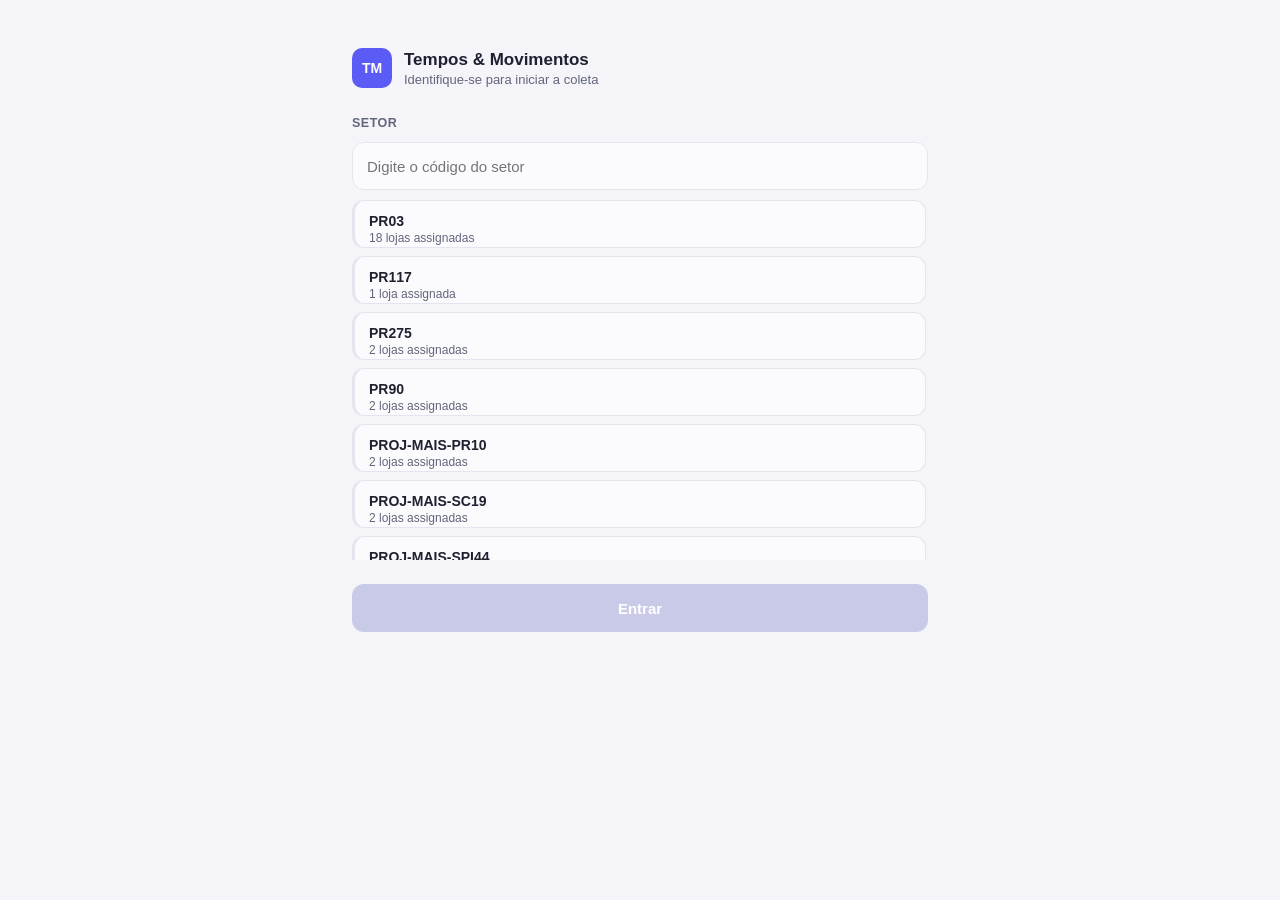
==== index.html @ 4776b2b9 "Pesquisa de Tempos e Movimentos: formulário mobile-first com login por setor/loja - Login: seleciona" ====
<!DOCTYPE html>
<html lang="pt-BR">
<head>
  <meta charset="UTF-8" />
  <meta name="viewport" content="width=device-width, initial-scale=1, viewport-fit=cover, maximum-scale=1" />
  <meta name="theme-color" content="#5b5bf6" />
  <title>Pesquisa de Tempos e Movimentos</title>
  <meta name="description" content="Coleta de campo para o estudo de tempos e movimentos em loja." />
  <link rel="stylesheet" href="assets/css/styles.css" />
</head>
<body>
  <div id="app">
    <header class="topbar">
      <div class="topbar__row">
        <div class="topbar__brand">
          <span class="mark" aria-hidden="true">TM</span>
          <span class="title">Tempos &amp; Movimentos</span>
        </div>
        <span class="topbar__step" id="step-badge">Etapa 1 de 1</span>
      </div>
      <div class="progress-track">
        <div class="progress-fill" id="progress-fill" style="width:0%"></div>
      </div>
      <div class="stepper-label" id="stepper-label"></div>
      <div class="topbar__store" id="topbar-store" style="display:none"></div>
    </header>

    <main id="main"></main>

    <nav class="bottombar">
      <button id="btn-back" class="btn btn-secondary">← Voltar</button>
      <button id="btn-next" class="btn btn-primary">Próximo</button>
    </nav>
  </div>

  <script src="assets/js/schema.js"></script>
  <script src="assets/js/catalogo.js"></script>
  <script src="assets/js/app.js"></script>
</body>
</html>
---- assets/css/styles.css ----
:root {
  --accent: #5b5bf6;
  --accent-dark: #4340d6;
  --accent-soft: #eeeeff;
  --ink: #1f2130;
  --ink-soft: #62667a;
  --line: #e4e5ef;
  --bg: #f4f4f9;
  --surface: #ffffff;
  --success: #17a673;
  --success-soft: #e8f8f1;
  --warn: #e08a1f;
  --danger: #e5484d;
  --radius-lg: 18px;
  --radius-md: 12px;
  --radius-sm: 8px;
  --shadow-card: 0 1px 2px rgba(20, 20, 43, 0.04), 0 8px 24px rgba(20, 20, 43, 0.06);
  --tap: 48px;
  font-size: 16px;
}

* { box-sizing: border-box; }

html, body {
  margin: 0;
  padding: 0;
  background: var(--bg);
  color: var(--ink);
  font-family: 'Inter', -apple-system, BlinkMacSystemFont, 'Segoe UI', Roboto, Helvetica, Arial, sans-serif;
  -webkit-tap-highlight-color: transparent;
}

#app {
  min-height: 100vh;
  min-height: 100dvh;
  display: flex;
  flex-direction: column;
  max-width: 640px;
  margin: 0 auto;
  background: var(--bg);
}

/* ---------- Top bar ---------- */
.topbar {
  position: sticky;
  top: 0;
  z-index: 20;
  background: var(--surface);
  border-bottom: 1px solid var(--line);
  padding: 12px 16px 10px;
}

.topbar__row {
  display: flex;
  align-items: center;
  justify-content: space-between;
  gap: 12px;
  margin-bottom: 10px;
}

.topbar__brand {
  display: flex;
  align-items: center;
  gap: 8px;
  font-weight: 700;
  font-size: 15px;
  color: var(--ink);
  min-width: 0;
}
.topbar__brand .mark {
  flex: none;
  width: 26px;
  height: 26px;
  border-radius: 7px;
  background: var(--accent);
  color: #fff;
  font-size: 11px;
  font-weight: 800;
  letter-spacing: .02em;
  display: flex;
  align-items: center;
  justify-content: center;
}
.topbar__brand span.title { white-space: nowrap; overflow: hidden; text-overflow: ellipsis; }

.topbar__step {
  font-size: 12px;
  font-weight: 600;
  color: var(--ink-soft);
  background: var(--accent-soft);
  padding: 4px 10px;
  border-radius: 999px;
  white-space: nowrap;
}

.progress-track {
  height: 6px;
  border-radius: 999px;
  background: var(--line);
  overflow: hidden;
}
.progress-fill {
  height: 100%;
  background: linear-gradient(90deg, var(--accent), #8a7bf7);
  border-radius: 999px;
  transition: width .35s ease;
}

.stepper-label {
  margin-top: 8px;
  font-size: 12px;
  font-weight: 700;
  letter-spacing: .04em;
  text-transform: uppercase;
  color: var(--ink-soft);
}

.topbar__store {
  margin-top: 8px;
  align-items: center;
  justify-content: space-between;
  gap: 8px;
  font-size: 12.5px;
  color: var(--ink-soft);
}
.topbar__store-name { overflow: hidden; text-overflow: ellipsis; white-space: nowrap; }
.topbar__store-change {
  flex: none;
  background: none;
  border: none;
  color: var(--accent);
  font-weight: 700;
  font-size: 12.5px;
  cursor: pointer;
  padding: 0;
}

/* ---------- Login (Setor / Loja) ---------- */
.login {
  padding: 28px 16px 40px;
  max-width: 640px;
  margin: 0 auto;
}
.login__brand {
  display: flex;
  align-items: center;
  gap: 12px;
  margin-bottom: 28px;
}
.login__brand .mark {
  flex: none;
  width: 40px;
  height: 40px;
  border-radius: 10px;
  background: var(--accent);
  color: #fff;
  display: flex;
  align-items: center;
  justify-content: center;
  font-weight: 800;
  font-size: 14px;
}
.login__brand-title { font-weight: 700; font-size: 17px; color: var(--ink); }
.login__brand-sub { font-size: 13px; color: var(--ink-soft); margin-top: 2px; }

.login__section { margin-bottom: 24px; }
.login__section h2 {
  font-size: 12.5px;
  font-weight: 700;
  margin: 0 0 12px;
  color: var(--ink-soft);
  text-transform: uppercase;
  letter-spacing: .04em;
}
.login__section-head { display: flex; align-items: center; justify-content: space-between; margin-bottom: 12px; }
.login__section-head h2 { margin: 0; }

.pick-list {
  display: flex;
  flex-direction: column;
  gap: 8px;
  max-height: 360px;
  overflow-y: auto;
  padding-right: 2px;
}
.pick-item {
  text-align: left;
  display: flex;
  flex-direction: column;
  gap: 2px;
  min-height: var(--tap);
  padding: 12px 14px;
  border-radius: var(--radius-md);
  border: 1.5px solid var(--line);
  border-left-width: 3px;
  background: #fbfbfe;
  cursor: pointer;
}
.pick-item__title { font-size: 14px; font-weight: 600; color: var(--ink); }
.pick-item__meta { font-size: 12px; color: var(--ink-soft); }
.pick-item.active {
  border-color: var(--accent);
  background: var(--accent-soft);
}
.pick-item.active .pick-item__title { color: var(--accent-dark); }

.link-back {
  background: none;
  border: none;
  color: var(--accent);
  font-size: 13px;
  font-weight: 700;
  cursor: pointer;
  padding: 0;
}

.login-search { margin-bottom: 10px; }

.login__confirm { width: 100%; margin-top: 6px; }

/* ---------- Main content ---------- */
main {
  flex: 1;
  padding: 20px 16px 110px;
}

.section-head {
  margin-bottom: 16px;
}
.section-head h1 {
  font-size: 21px;
  margin: 0 0 4px;
  display: flex;
  align-items: center;
  gap: 8px;
}
.section-head p {
  margin: 0;
  color: var(--ink-soft);
  font-size: 14px;
  line-height: 1.4;
}

.card {
  background: var(--surface);
  border-radius: var(--radius-lg);
  box-shadow: var(--shadow-card);
  padding: 18px;
  margin-bottom: 14px;
}

.card + .card { margin-top: 0; }

.field { margin-bottom: 16px; }
.field:last-child { margin-bottom: 0; }

.field label.field-label {
  display: block;
  font-size: 13px;
  font-weight: 600;
  color: var(--ink);
  margin-bottom: 6px;
}
.field label.field-label .req { color: var(--danger); margin-left: 2px; }
.field .hint {
  font-size: 12px;
  color: var(--ink-soft);
  margin-top: 4px;
}

input[type="text"], input[type="number"], input[type="date"], input[type="time"], textarea, select {
  width: 100%;
  min-height: var(--tap);
  padding: 12px 14px;
  border-radius: var(--radius-md);
  border: 1.5px solid var(--line);
  background: #fbfbfe;
  font-size: 15px;
  font-family: inherit;
  color: var(--ink);
  transition: border-color .15s ease, background .15s ease;
}
textarea { min-height: 84px; resize: vertical; }

input:focus, textarea:focus, select:focus {
  outline: none;
  border-color: var(--accent);
  background: #fff;
}

input.invalid { border-color: var(--danger); background: #fff5f5; }

.field-row { display: flex; gap: 10px; }
.field-row .field { flex: 1; min-width: 0; }

.field-with-unit { position: relative; }
.field-with-unit input { padding-right: 46px; }
.field-with-unit .unit {
  position: absolute;
  right: 14px;
  top: 50%;
  transform: translateY(-50%);
  font-size: 13px;
  color: var(--ink-soft);
  pointer-events: none;
}

/* segmented control (replaces radio "( ) opt" groups) */
.segmented {
  display: flex;
  flex-wrap: wrap;
  gap: 8px;
}
.segmented button {
  flex: 1 1 auto;
  min-width: 64px;
  min-height: var(--tap);
  padding: 10px 12px;
  border-radius: var(--radius-md);
  border: 1.5px solid var(--line);
  background: #fbfbfe;
  color: var(--ink);
  font-size: 14px;
  font-weight: 600;
  cursor: pointer;
  transition: all .15s ease;
}
.segmented button:active { transform: scale(.97); }
.segmented button.active {
  background: var(--accent);
  border-color: var(--accent);
  color: #fff;
}

/* ---------- Activity card (timed task) ---------- */
.activity {
  background: var(--surface);
  border-radius: var(--radius-lg);
  box-shadow: var(--shadow-card);
  padding: 16px 16px 14px;
  margin-bottom: 12px;
  border-left: 3px solid var(--line);
  transition: border-color .2s ease;
}
.activity.in-progress { border-left-color: var(--warn); }
.activity.done { border-left-color: var(--success); }

.activity__head {
  display: flex;
  align-items: flex-start;
  gap: 10px;
  margin-bottom: 12px;
}
.activity__badge {
  flex: none;
  width: 24px;
  height: 24px;
  border-radius: 50%;
  background: var(--accent-soft);
  color: var(--accent-dark);
  font-size: 12px;
  font-weight: 700;
  display: flex;
  align-items: center;
  justify-content: center;
  margin-top: 1px;
}
.activity__name {
  font-size: 14.5px;
  font-weight: 600;
  line-height: 1.35;
  color: var(--ink);
}

.timepair-outer {}

.timepair {
  display: flex;
  gap: 10px;
}
.timebtn {
  flex: 1;
  min-width: 0;
}
.timebtn .tb-label {
  font-size: 11px;
  font-weight: 700;
  letter-spacing: .04em;
  text-transform: uppercase;
  color: var(--ink-soft);
  margin-bottom: 6px;
  display: block;
}
.timebtn input[type="time"] {
  padding: 10px 8px;
  font-size: 14px;
  font-variant-numeric: tabular-nums;
}

/* Botão único, discreto e afastado dos campos de horário — evita marcar
   um horário sem querer ao tocar perto do input. */
.time-now-btn {
  display: block;
  width: 100%;
  margin-top: 12px;
  min-height: 40px;
  padding: 0 14px;
  border-radius: var(--radius-md);
  border: 1.5px dashed var(--line);
  background: transparent;
  color: var(--ink-soft);
  font-size: 12.5px;
  font-weight: 600;
  cursor: pointer;
}
.time-now-btn:active { background: var(--accent-soft); border-color: var(--accent); color: var(--accent-dark); }
.time-now-btn:disabled {
  border-style: solid;
  border-color: var(--line);
  color: #b8bacb;
  cursor: default;
}

.activity__obs {
  margin-top: 14px;
  padding-top: 14px;
  border-top: 1px dashed var(--line);
}

.duration-chip {
  display: inline-flex;
  align-items: center;
  gap: 4px;
  font-size: 11.5px;
  font-weight: 700;
  color: var(--success);
  background: var(--success-soft);
  padding: 3px 9px;
  border-radius: 999px;
  margin-left: auto;
}

/* ---------- Category accordion (Bloco 8) ---------- */
.cat-item {
  background: var(--surface);
  border-radius: var(--radius-lg);
  box-shadow: var(--shadow-card);
  margin-bottom: 10px;
  overflow: hidden;
}
.cat-item__head {
  display: flex;
  align-items: center;
  gap: 10px;
  padding: 14px 16px;
  cursor: pointer;
  user-select: none;
}
.cat-item__title {
  flex: 1;
  font-size: 14.5px;
  font-weight: 600;
  min-width: 0;
}
.cat-item__status {
  font-size: 11px;
  font-weight: 700;
  padding: 4px 9px;
  border-radius: 999px;
  background: var(--line);
  color: var(--ink-soft);
  white-space: nowrap;
}
.cat-item__status.feito { background: var(--success-soft); color: var(--success); }
.cat-item__status.na { background: #f3f0ff; color: #8a63f0; }
.cat-item__chevron {
  font-size: 12px;
  color: var(--ink-soft);
  transition: transform .2s ease;
  flex: none;
}
.cat-item.open .cat-item__chevron { transform: rotate(90deg); }

.cat-item__body {
  display: none;
  padding: 0 16px 16px;
}
.cat-item.open .cat-item__body { display: block; }

.cat-status-toggle {
  display: flex;
  gap: 8px;
  margin-bottom: 14px;
}
.cat-status-toggle button {
  flex: 1;
  min-height: 42px;
  border-radius: var(--radius-md);
  border: 1.5px solid var(--line);
  background: #fbfbfe;
  font-size: 13px;
  font-weight: 700;
  cursor: pointer;
}
.cat-status-toggle button.active[data-v="feito"] { background: var(--success-soft); border-color: var(--success); color: var(--success); }
.cat-status-toggle button.active[data-v="na"] { background: #f3f0ff; border-color: #8a63f0; color: #8a63f0; }

.fase-row {
  padding: 10px 0;
  border-top: 1px solid var(--line);
}
.fase-row:first-child { border-top: none; }
.fase-row__label {
  font-size: 12.5px;
  font-weight: 600;
  color: var(--ink-soft);
  margin-bottom: 8px;
}

/* ---------- Bottom nav ---------- */
.bottombar {
  position: fixed;
  left: 50%;
  transform: translateX(-50%);
  bottom: 0;
  width: 100%;
  max-width: 640px;
  background: var(--surface);
  border-top: 1px solid var(--line);
  padding: 10px 16px calc(10px + env(safe-area-inset-bottom));
  display: flex;
  gap: 10px;
  z-index: 20;
}

.btn {
  min-height: var(--tap);
  border-radius: var(--radius-md);
  border: none;
  font-size: 15px;
  font-weight: 700;
  cursor: pointer;
  display: flex;
  align-items: center;
  justify-content: center;
  gap: 6px;
  padding: 0 18px;
}
.btn-primary { background: var(--accent); color: #fff; flex: 1; }
.btn-primary:active { background: var(--accent-dark); }
.btn-primary:disabled { background: #c9c9e8; cursor: not-allowed; }
.btn-secondary { background: var(--accent-soft); color: var(--accent-dark); flex: none; width: 96px; }
.btn-ghost { background: transparent; color: var(--ink-soft); border: 1.5px solid var(--line); }
.btn-success { background: var(--success); color: #fff; flex: 1; }

/* ---------- Review / summary ---------- */
.summary-row {
  display: flex;
  align-items: center;
  justify-content: space-between;
  padding: 12px 0;
  border-top: 1px solid var(--line);
  font-size: 14px;
}
.summary-row:first-child { border-top: none; }
.summary-row .name { font-weight: 600; }
.summary-row .count { color: var(--ink-soft); font-size: 13px; }
.summary-row .jump { color: var(--accent); font-size: 13px; font-weight: 700; cursor: pointer; background: none; border: none; }

.toast {
  position: fixed;
  left: 50%;
  bottom: 90px;
  transform: translateX(-50%);
  background: var(--ink);
  color: #fff;
  padding: 10px 18px;
  border-radius: 999px;
  font-size: 13px;
  font-weight: 600;
  z-index: 50;
  opacity: 0;
  pointer-events: none;
  transition: opacity .25s ease, transform .25s ease;
  white-space: nowrap;
  box-shadow: 0 8px 24px rgba(0,0,0,.25);
}
.toast.show { opacity: 1; transform: translateX(-50%) translateY(-4px); }

.done-screen {
  text-align: center;
  padding: 60px 20px;
}
.done-screen .done-icon {
  width: 64px;
  height: 64px;
  margin: 0 auto 18px;
  border-radius: 50%;
  background: var(--success-soft);
  color: var(--success);
  display: flex;
  align-items: center;
  justify-content: center;
}
.done-screen h1 { font-size: 20px; margin-bottom: 8px; }
.done-screen p { color: var(--ink-soft); font-size: 14px; margin-bottom: 24px; }

@media (max-width: 380px) {
  .timepair { flex-direction: column; }
}
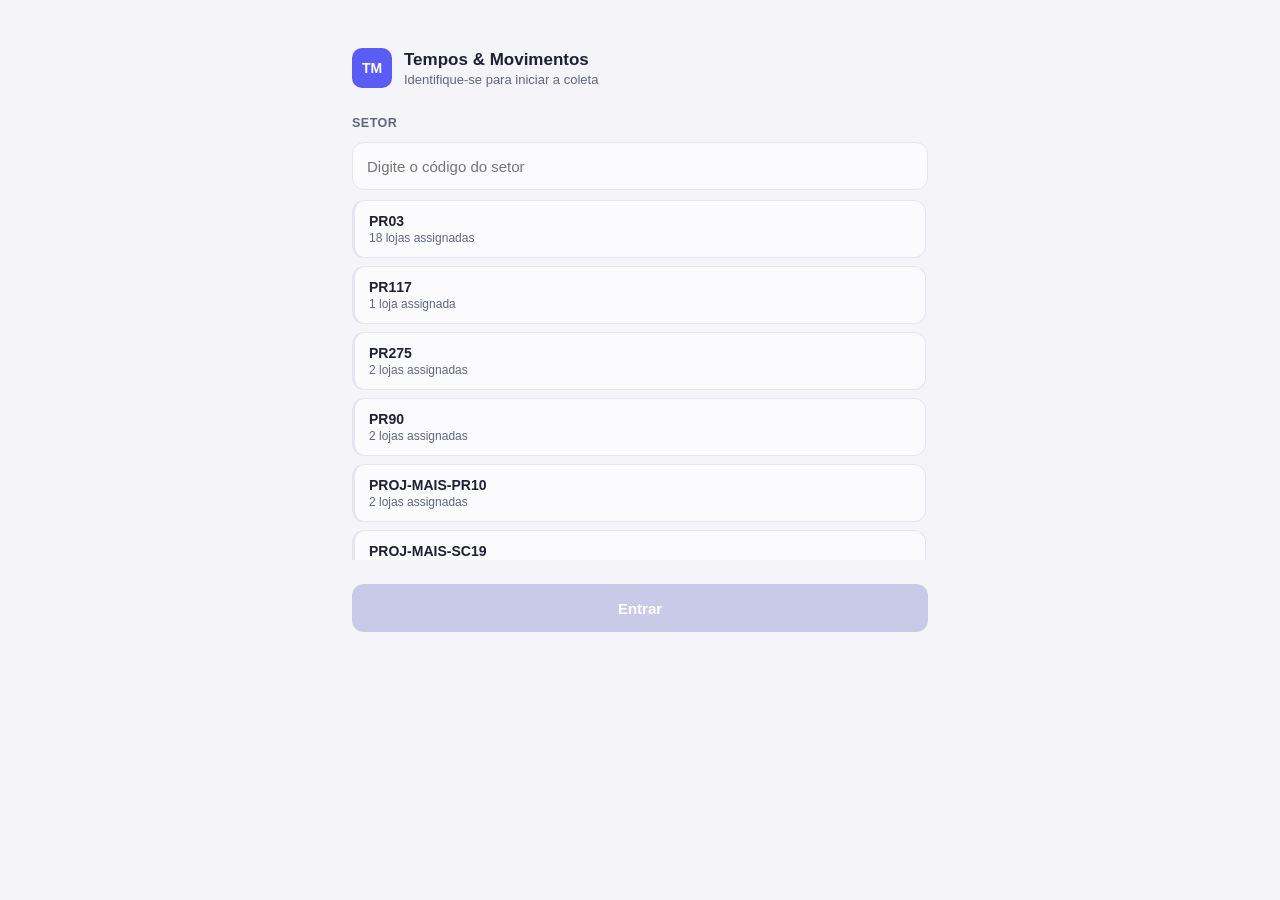
==== commit 63795946: "Transforma em PWA instalável (pré-requisito para o APK) - manifest.json: nome, ícones (any + maskabl" ====
--- a/index.html
+++ b/index.html
@@ -6,6 +6,12 @@
   <meta name="theme-color" content="#5b5bf6" />
   <title>Pesquisa de Tempos e Movimentos</title>
   <meta name="description" content="Coleta de campo para o estudo de tempos e movimentos em loja." />
+  <link rel="manifest" href="manifest.json" />
+  <link rel="icon" href="assets/icons/icon-192.png" />
+  <link rel="apple-touch-icon" href="assets/icons/apple-touch-icon.png" />
+  <meta name="apple-mobile-web-app-capable" content="yes" />
+  <meta name="apple-mobile-web-app-status-bar-style" content="black-translucent" />
+  <meta name="apple-mobile-web-app-title" content="Tempos & Mov." />
   <link rel="stylesheet" href="assets/css/styles.css" />
 </head>
 <body>
@@ -36,5 +42,12 @@
   <script src="assets/js/schema.js"></script>
   <script src="assets/js/catalogo.js"></script>
   <script src="assets/js/app.js"></script>
+  <script>
+    if ('serviceWorker' in navigator) {
+      window.addEventListener('load', () => {
+        navigator.serviceWorker.register('sw.js').catch((e) => console.warn('SW falhou', e));
+      });
+    }
+  </script>
 </body>
 </html>
--- a/assets/css/styles.css
+++ b/assets/css/styles.css
@@ -187,6 +187,7 @@
   text-align: left;
   display: flex;
   flex-direction: column;
+  flex-shrink: 0;
   gap: 2px;
   min-height: var(--tap);
   padding: 12px 14px;
@@ -347,8 +348,9 @@
 
 .activity__head {
   display: flex;
+  flex-wrap: wrap;
   align-items: flex-start;
-  gap: 10px;
+  gap: 6px 10px;
   margin-bottom: 12px;
 }
 .activity__badge {
@@ -430,6 +432,8 @@
 .duration-chip {
   display: inline-flex;
   align-items: center;
+  flex-shrink: 0;
+  white-space: nowrap;
   gap: 4px;
   font-size: 11.5px;
   font-weight: 700;
@@ -567,6 +571,16 @@
 .summary-row .count { color: var(--ink-soft); font-size: 13px; }
 .summary-row .jump { color: var(--accent); font-size: 13px; font-weight: 700; cursor: pointer; background: none; border: none; }
 
+.id-summary__label {
+  font-size: 11px;
+  font-weight: 700;
+  text-transform: uppercase;
+  letter-spacing: .04em;
+  color: var(--ink-soft);
+  margin-bottom: 4px;
+}
+.id-summary__value { font-size: 14px; font-weight: 600; color: var(--ink); margin-bottom: 10px; }
+
 .toast {
   position: fixed;
   left: 50%;
